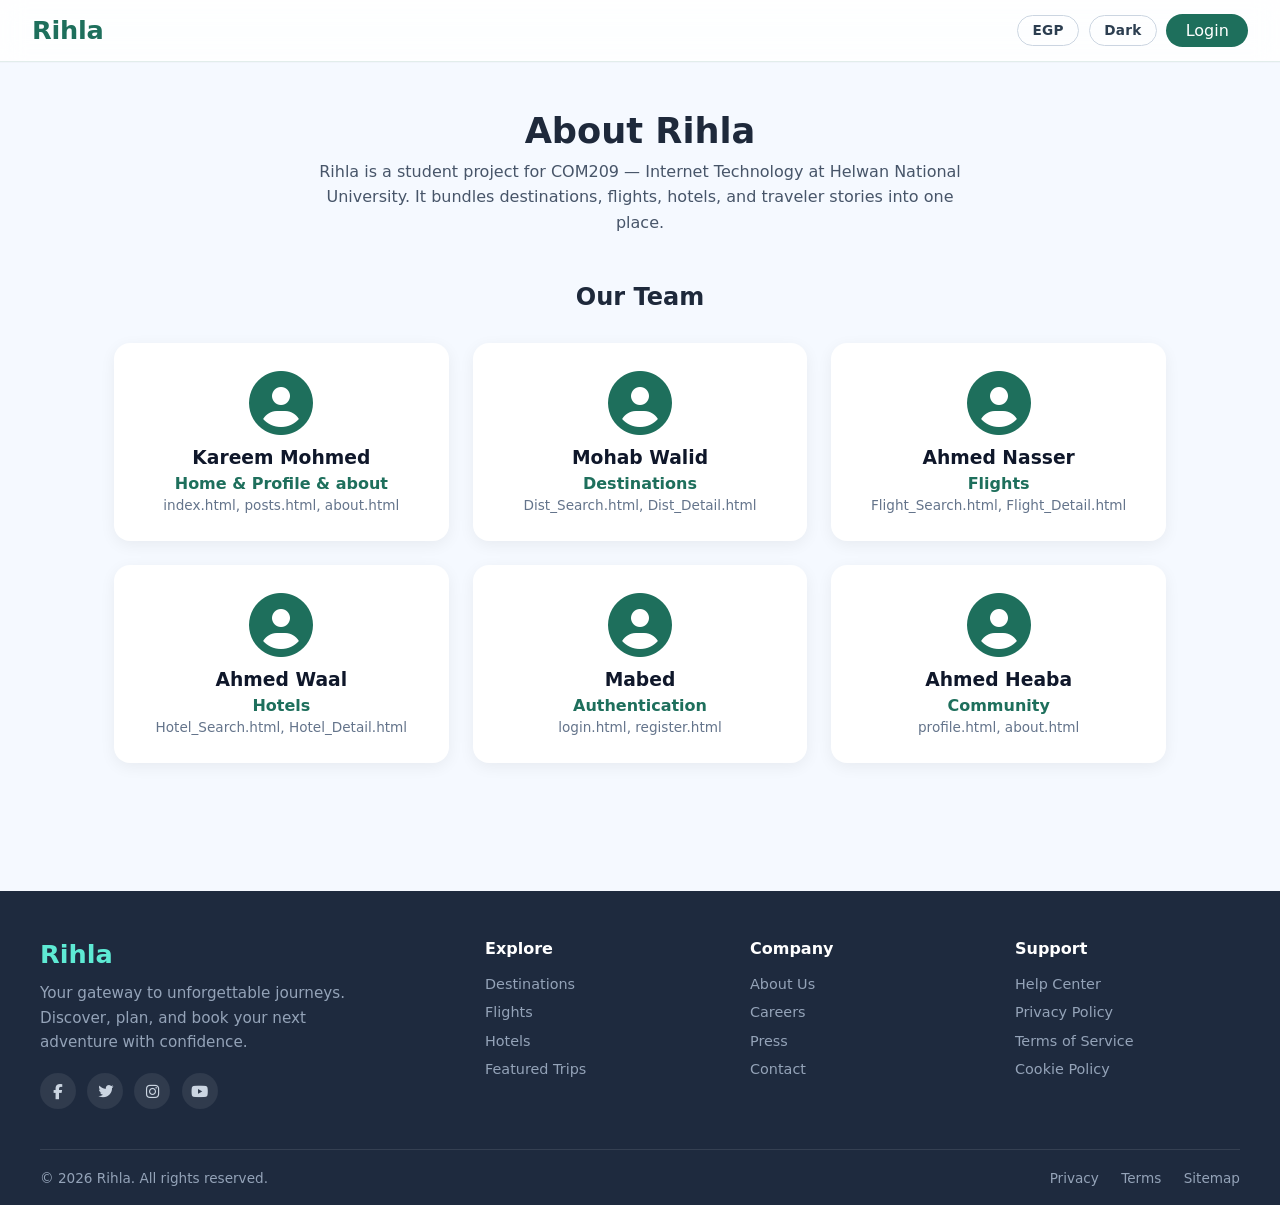
==== about.html @ 5b31ae3e "Full Version" ====
<!DOCTYPE html>
<html lang="en">
<head>
    <meta charset="UTF-8">
    <meta name="viewport" content="width=device-width, initial-scale=1.0">
    <title>About - Rihla</title>
    <link rel="stylesheet" href="MainLayout/style.css">
    <link rel="stylesheet" href="NewLayout/theme.css">
    <link rel="stylesheet" href="https://cdnjs.cloudflare.com/ajax/libs/font-awesome/6.4.0/css/all.min.css">
</head>
<body>
<nav class="navbar">
        <a href="index.html" class="logo">Rihla</a>
        <div class="nav-links">
            <button id="currencyToggleBtn" class="currency-toggle-btn" type="button" onclick="toggleCurrency()">EGP</button>
            <button id="layoutToggleBtn" class="layout-toggle-btn" type="button" onclick="toggleLayout()">Dark</button>
            <a href="login.html" id="loginNavLink" class="login-link">Login</a>
        </div>
    </nav>

    <section class="about-hero">
        <h1>About Rihla</h1>
        <p>Rihla is a student project for COM209 — Internet Technology at Helwan National University. It bundles destinations, flights, hotels, and traveler stories into one place.</p>
    </section>

    <section class="team-section">
        <h2>Our Team</h2>
        <div class="team-grid">
            <div class="team-card">
                <i class="fas fa-user-circle"></i>
                <h3>Kareem Mohmed</h3>
                <p class="team-role">Home & Profile & about</p>
                <p class="team-pages">index.html, posts.html, about.html</p>
            </div>
            <div class="team-card">
                <i class="fas fa-user-circle"></i>
                <h3>Mohab Walid</h3>
                <p class="team-role">Destinations</p>
                <p class="team-pages">Dist_Search.html, Dist_Detail.html</p>
            </div>
            <div class="team-card">
                <i class="fas fa-user-circle"></i>
                <h3>Ahmed Nasser</h3>
                <p class="team-role">Flights</p>
                <p class="team-pages">Flight_Search.html, Flight_Detail.html</p>
            </div>
            <div class="team-card">
                <i class="fas fa-user-circle"></i>
                <h3>Ahmed Waal</h3>
                <p class="team-role">Hotels</p>
                <p class="team-pages">Hotel_Search.html, Hotel_Detail.html</p>
            </div>
            <div class="team-card">
                <i class="fas fa-user-circle"></i>
                <h3>Mabed</h3>
                <p class="team-role">Authentication</p>
                <p class="team-pages">login.html, register.html</p>
            </div>
            <div class="team-card">
                <i class="fas fa-user-circle"></i>
                <h3>Ahmed Heaba</h3>
                <p class="team-role">Community</p>
                <p class="team-pages">profile.html, about.html</p>
            </div>
        </div>
    </section>

    <footer class="site-footer">
        <div class="footer-main">
            <div class="footer-brand">
                <a href="index.html" class="footer-logo">Rihla</a>
                <p class="footer-tagline">Your gateway to unforgettable journeys. Discover, plan, and book your next adventure with confidence.</p>
                <div class="footer-social">
                    <a href="#" aria-label="Facebook"><i class="fab fa-facebook-f"></i></a>
                    <a href="#" aria-label="Twitter"><i class="fab fa-twitter"></i></a>
                    <a href="#" aria-label="Instagram"><i class="fab fa-instagram"></i></a>
                    <a href="#" aria-label="YouTube"><i class="fab fa-youtube"></i></a>
                </div>
            </div>
            <div class="footer-col">
                <h4>Explore</h4>
                <ul>
                    <li><a href="Dist_Search.html">Destinations</a></li>
                    <li><a href="Flight_Search.html">Flights</a></li>
                    <li><a href="Hotel_Search.html">Hotels</a></li>
                    <li><a href="index.html">Featured Trips</a></li>
                </ul>
            </div>
            <div class="footer-col">
                <h4>Company</h4>
                <ul>
                    <li><a href="about.html">About Us</a></li>
                    <li><a href="#">Careers</a></li>
                    <li><a href="#">Press</a></li>
                    <li><a href="#" onclick="toggleFeedback(); return false;">Contact</a></li>
                </ul>
            </div>
            <div class="footer-col">
                <h4>Support</h4>
                <ul>
                    <li><a href="#">Help Center</a></li>
                    <li><a href="#">Privacy Policy</a></li>
                    <li><a href="#">Terms of Service</a></li>
                    <li><a href="#">Cookie Policy</a></li>
                </ul>
            </div>
        </div>
        <div class="footer-bottom">
            <p>&copy; 2026 Rihla. All rights reserved.</p>
            <p class="footer-bottom-links">
                <a href="#">Privacy</a>
                <a href="#">Terms</a>
                <a href="#">Sitemap</a>
            </p>
        </div>
    </footer>

    <script src="js/common.js"></script>
</body>
</html>
---- MainLayout/style.css ----
/* style.css - Global Styles & Shared Components (used across pages) */

* {
    margin: 0;
    padding: 0;
    box-sizing: border-box;
    font-family: system-ui, 'Segoe UI', sans-serif;
}

body {
    background: #f5f9ff;
    color: #1e2a3e;
}

/* ============================================
   NAVBAR (used everywhere)
   Modern sticky bar with three groups: logo / center links / actions.
   ============================================ */
.navbar {
    background: rgba(255, 255, 255, 0.85);
    -webkit-backdrop-filter: saturate(180%) blur(12px);
    backdrop-filter: saturate(180%) blur(12px);
    padding: 0.85rem 2rem;
    display: flex;
    justify-content: space-between;
    align-items: center;
    flex-wrap: wrap;
    gap: 1rem;
    border-bottom: 1px solid rgba(30, 111, 92, 0.12);
    box-shadow: 0 1px 0 rgba(0, 0, 0, 0.02);
    position: sticky;
    top: 0;
    z-index: 100;
}
.logo {
    font-size: 1.6rem;
    font-weight: bold;
    color: #1e6f5c;
    text-decoration: none;
    letter-spacing: -0.01em;
}

/* Right group: actions (currency / theme / login / logout) */
.nav-links {
    display: flex;
    gap: 0.6rem;
    align-items: center;
}
.nav-links a {
    text-decoration: none;
    color: #2c3e50;
    font-weight: 500;
}
.nav-links a:hover {
    color: #1e6f5c;
}
.login-link {
    background: #1e6f5c;
    color: white !important;
    padding: 0.45rem 1.2rem;
    border-radius: 999px;
    transition: background 0.2s, transform 0.2s;
}
.login-link:hover {
    background: #155a4a;
    transform: translateY(-1px);
}
.username-display {
    background: #e0f2e9;
    padding: 0.4rem 1rem;
    border-radius: 999px;
    color: #1e6f5c;
    font-weight: bold;
}
.logout-btn {
    background: #dc2626;
    color: white !important;
    padding: 0.45rem 1.2rem;
    border-radius: 999px;
    border: none;
    cursor: pointer;
    font-weight: 500;
    font-size: 0.95rem;
    text-decoration: none;
    transition: background 0.2s, transform 0.2s;
}
.logout-btn:hover {
    background: #b91c1c;
    transform: translateY(-1px);
}

/* shared pill-button look for the small toggles (theme + currency) */
.layout-toggle-btn,
.currency-toggle-btn {
    background: transparent;
    border: 1px solid #cbd5e1;
    color: #2c3e50;
    padding: 0.4rem 0.9rem;
    border-radius: 999px;
    cursor: pointer;
    font-size: 0.85rem;
    font-weight: 600;
    letter-spacing: 0.02em;
    display: inline-flex;
    align-items: center;
    gap: 0.4rem;
    min-width: 56px;
    justify-content: center;
    transition: background 0.2s, color 0.2s, border-color 0.2s, transform 0.2s;
}
.layout-toggle-btn:hover,
.currency-toggle-btn:hover {
    background: #1e6f5c;
    color: white;
    border-color: #1e6f5c;
    transform: translateY(-1px);
}

/* ============================================
   FOOTER (used on every page)
   ============================================ */
.site-footer {
    background: #1e2a3e;
    color: #cbd5e1;
    margin-top: 4rem;
    padding: 3rem 2rem 0;
    text-align: left;
}
.footer-main {
    max-width: 1200px;
    margin: 0 auto;
    display: grid;
    grid-template-columns: 1.8fr 1fr 1fr 1fr;
    gap: 2.5rem;
    padding-bottom: 2.5rem;
    border-bottom: 1px solid rgba(255, 255, 255, 0.1);
}
.footer-brand .footer-logo {
    font-size: 1.6rem;
    font-weight: bold;
    color: #5eead4;
    text-decoration: none;
    display: inline-block;
    margin-bottom: 0.8rem;
}
.footer-tagline {
    color: #94a3b8;
    font-size: 0.95rem;
    line-height: 1.6;
    margin-bottom: 1.2rem;
    max-width: 320px;
}
.footer-social {
    display: flex;
    gap: 0.7rem;
}
.footer-social a {
    width: 36px;
    height: 36px;
    border-radius: 50%;
    background: rgba(255, 255, 255, 0.08);
    color: #cbd5e1;
    display: inline-flex;
    align-items: center;
    justify-content: center;
    text-decoration: none;
    font-size: 0.95rem;
    transition: background 0.2s, color 0.2s, transform 0.2s;
}
.footer-social a:hover {
    background: #1e6f5c;
    color: white;
    transform: translateY(-2px);
}
.footer-col h4 {
    color: white;
    font-size: 1rem;
    margin-bottom: 1rem;
    font-weight: 600;
}
.footer-col ul {
    list-style: none;
    padding: 0;
    margin: 0;
}
.footer-col li {
    margin-bottom: 0.6rem;
}
.footer-col a {
    color: #94a3b8;
    text-decoration: none;
    font-size: 0.9rem;
    transition: color 0.2s;
}
.footer-col a:hover {
    color: #5eead4;
}
.footer-bottom {
    max-width: 1200px;
    margin: 0 auto;
    padding: 1.2rem 0;
    display: flex;
    justify-content: space-between;
    align-items: center;
    flex-wrap: wrap;
    gap: 1rem;
    font-size: 0.85rem;
    color: #94a3b8;
}
.footer-bottom-links {
    display: flex;
    gap: 1.4rem;
}
.footer-bottom-links a {
    color: #94a3b8;
    text-decoration: none;
}
.footer-bottom-links a:hover {
    color: #5eead4;
}
@media (max-width: 768px) {
    .footer-main {
        grid-template-columns: 1fr 1fr;
    }
    .footer-bottom {
        flex-direction: column;
        text-align: center;
    }
}
@media (max-width: 480px) {
    .footer-main {
        grid-template-columns: 1fr;
        gap: 2rem;
    }
}

/* ============================================
   CUSTOM NOTIFICATIONS
   ============================================ */
.custom-notification {
    position: fixed;
    top: 20px;
    right: 20px;
    background: white;
    padding: 1rem 1.5rem;
    border-radius: 12px;
    box-shadow: 0 4px 20px rgba(0,0,0,0.15);
    z-index: 10000;
    max-width: 350px;
    animation: slideIn 0.3s ease;
}
.custom-notification.success { border-left: 5px solid #22c55e; }
.custom-notification.error   { border-left: 5px solid #ef4444; }
.custom-notification.info    { border-left: 5px solid #3b82f6; }
.custom-notification-content {
    display: flex;
    align-items: center;
    gap: 0.75rem;
}
.custom-notification-icon { font-size: 1.25rem; }
.custom-notification.success .custom-notification-icon { color: #22c55e; }
.custom-notification.error   .custom-notification-icon { color: #ef4444; }
.custom-notification.info    .custom-notification-icon { color: #3b82f6; }
.custom-notification-message {
    flex: 1;
    color: #1e2a3e;
}
.custom-notification-close {
    background: none;
    border: none;
    color: #94a3b8;
    cursor: pointer;
    padding: 0.25rem;
    font-size: 1rem;
}
.custom-notification-close:hover { color: #1e2a3e; }

@keyframes slideIn {
    from { transform: translateX(100%); opacity: 0; }
    to   { transform: translateX(0); opacity: 1; }
}

/* ============================================
   SHARED SEARCH PAGE CHROME
   (search-page-header, search bar, container, sidebar, filters,
   results header, view toggle)
   ============================================ */
.search-page-header {
    text-align: center;
    padding: 3rem 1rem 2rem;
    background: #e6f4f1;
}
.search-page-header h1 {
    font-size: 2.2rem;
    margin-bottom: 1.5rem;
    color: #1e2a3e;
}

/* default text-based search bar (used by Dist & Hotel) */
.search-bar-container {
    display: flex;
    justify-content: center;
    gap: 0.5rem;
    max-width: 600px;
    margin: 0 auto;
}
.search-input {
    flex: 1;
    padding: 0.8rem 1.2rem;
    border: 2px solid #1e6f5c;
    border-radius: 30px;
    font-size: 1rem;
    outline: none;
}
.search-btn {
    background: #1e6f5c;
    color: white;
    border: none;
    padding: 0.8rem 1.5rem;
    border-radius: 30px;
    cursor: pointer;
    font-size: 1rem;
}
.search-btn:hover {
    background: #155a4a;
}

/* page layout - sidebar + results */
.search-page-container {
    display: flex;
    gap: 2rem;
    padding: 2rem;
    max-width: 1400px;
    margin: 0 auto;
}

/* filters sidebar */
.filters-sidebar {
    width: 260px;
    flex-shrink: 0;
    background: white;
    padding: 1.5rem;
    border-radius: 16px;
    box-shadow: 0 2px 8px rgba(0,0,0,0.05);
    height: fit-content;
}
.filters-sidebar h3 {
    margin-bottom: 1.5rem;
    color: #1e6f5c;
    font-size: 1.2rem;
}
.filter-group {
    margin-bottom: 1.5rem;
}
.filter-group label {
    display: block;
    font-weight: 600;
    margin-bottom: 0.6rem;
    color: #2c3e50;
}
.filter-select {
    width: 100%;
    padding: 0.5rem;
    border: 1px solid #cbd5e1;
    border-radius: 8px;
    background: white;
}
.clear-filters-btn {
    width: 100%;
    background: #e0f2e9;
    color: #1e6f5c;
    border: 1px solid #1e6f5c;
    padding: 0.6rem;
    border-radius: 8px;
    cursor: pointer;
    font-weight: 600;
}
.clear-filters-btn:hover {
    background: #1e6f5c;
    color: white;
}

/* results section */
.results-section {
    flex: 1;
}
.results-header {
    display: flex;
    justify-content: space-between;
    align-items: center;
    margin-bottom: 1.5rem;
    flex-wrap: wrap;
    gap: 1rem;
}
.results-header span {
    font-weight: 600;
    color: #475569;
}

/* view toggle (grid/list) */
.view-toggle {
    display: flex;
    gap: 0.5rem;
}
.view-btn {
    background: white;
    border: 1px solid #cbd5e1;
    padding: 0.5rem 1rem;
    border-radius: 8px;
    cursor: pointer;
    display: flex;
    align-items: center;
    gap: 0.4rem;
    font-size: 0.9rem;
    color: #475569;
}
.view-btn.active, .view-btn:hover {
    background: #1e6f5c;
    color: white;
    border-color: #1e6f5c;
}

/* ============================================
   SHARED CARDS - Destination/Hotel grid + list view
   ============================================ */
.destinations-grid {
    display: grid;
    grid-template-columns: repeat(auto-fill, minmax(280px, 1fr));
    gap: 1.8rem;
}
.dest-card {
    background: white;
    border-radius: 16px;
    overflow: hidden;
    box-shadow: 0 4px 12px rgba(0,0,0,0.08);
    cursor: pointer;
    transition: transform 0.2s, box-shadow 0.2s;
    position: relative;
}
.dest-card:hover {
    transform: translateY(-4px);
    box-shadow: 0 8px 25px rgba(0,0,0,0.12);
}
.dest-card-img {
    height: 200px;
    width: 100%;
    object-fit: cover;
}
.dest-card-content {
    padding: 1.2rem;
}
.dest-card-title {
    font-weight: bold;
    font-size: 1.15rem;
    margin-bottom: 0.4rem;
}
.dest-card-meta {
    display: flex;
    justify-content: space-between;
    align-items: center;
    color: #64748b;
    font-size: 0.9rem;
}
.dest-card-rating {
    color: #f59e0b;
}
.dest-card-price {
    font-weight: bold;
    color: #1e6f5c;
}

/* list view variant */
.destinations-list {
    display: flex;
    flex-direction: column;
    gap: 1rem;
}
.destinations-list .dest-card {
    display: flex;
    flex-direction: row;
    align-items: stretch;
}
.destinations-list .dest-card-img {
    width: 240px;
    height: auto;
    flex-shrink: 0;
}
.destinations-list .dest-card-content {
    flex: 1;
    display: flex;
    flex-direction: column;
    justify-content: center;
}

/* ============================================
   SHARED FORMS - checkbox label, form group
   ============================================ */
.form-group {
    display: flex;
    flex-direction: column;
}
.checkbox-label {
    display: flex;
    align-items: center;
    gap: 0.5rem;
    font-weight: normal !important;
    cursor: pointer;
    color: #475569;
}
.checkbox-label input {
    width: auto;
    accent-color: #1e6f5c;
}

/* ============================================
   SHARED DETAIL PAGE CHROME
   (back button, container, info section, booking card,
   booking total, login overlay)
   ============================================ */
.detail-page-container {
    max-width: 1000px;
    margin: 2rem auto;
    padding: 0 1rem;
}
.back-btn {
    display: inline-flex;
    align-items: center;
    gap: 0.5rem;
    color: #1e6f5c;
    text-decoration: none;
    font-weight: 600;
    margin-bottom: 1.5rem;
    cursor: pointer;
}
.back-btn:hover {
    color: #155a4a;
}

/* info section title (with green underline) */
.info-section-title {
    font-size: 1.3rem;
    margin-bottom: 1.5rem;
    color: #1e2a3e;
    border-bottom: 2px solid #1e6f5c;
    padding-bottom: 0.5rem;
    display: inline-block;
}

/* info grid + boxes */
.info-grid {
    display: grid;
    grid-template-columns: repeat(auto-fit, minmax(200px, 1fr));
    gap: 1rem;
    margin-bottom: 2rem;
}
.info-box {
    background: #f8fafc;
    padding: 1.2rem;
    border-radius: 12px;
    border: 1px solid #e2e8f0;
}
.info-box h4 {
    font-size: 0.8rem;
    color: #64748b;
    text-transform: uppercase;
    letter-spacing: 0.05em;
    margin-bottom: 0.5rem;
}
.info-box p {
    font-size: 1.1rem;
    font-weight: 600;
    color: #1e2a3e;
}
.info-box .sub-info {
    font-size: 0.85rem;
    color: #64748b;
    font-weight: normal;
}

/* booking card (green gradient) */
.booking-card {
    background: linear-gradient(135deg, #1e6f5c 0%, #155a4a 100%);
    padding: 2rem;
    border-radius: 16px;
    margin-top: 2rem;
    color: white;
}
.booking-card h3 {
    margin-bottom: 1.5rem;
    font-size: 1.3rem;
}
.booking-form-row {
    display: grid;
    grid-template-columns: repeat(auto-fit, minmax(200px, 1fr));
    gap: 1rem;
    margin-bottom: 1.5rem;
}
.booking-card .form-group label {
    font-size: 0.9rem;
    margin-bottom: 0.5rem;
    opacity: 0.9;
}
.booking-card .form-group input,
.booking-card .form-group select {
    padding: 0.7rem;
    border-radius: 8px;
    border: none;
    font-size: 1rem;
}

/* booking total */
.booking-total {
    display: flex;
    justify-content: space-between;
    align-items: center;
    margin: 1.5rem 0;
    padding-top: 1rem;
    border-top: 1px solid rgba(255,255,255,0.2);
}
.total-label {
    font-size: 1.1rem;
}
.total-amount {
    font-size: 2rem;
    font-weight: bold;
}

/* shared "Book Now" button used by all detail pages
   (replaces .bookdest-btn / .bookhotel-btn / .bookflight-btn) */
.detail-book-btn {
    width: 100%;
    padding: 1rem;
    border-radius: 10px;
    border: none;
    background: white;
    color: #1e6f5c;
    font-size: 1.2rem;
    font-weight: bold;
    cursor: pointer;
    transition: transform 0.2s;
}
.detail-book-btn:hover {
    transform: scale(1.02);
}

/* ============================================
   SHARED COMMENTS COMPONENT
   ============================================ */
.comments-section {
    margin-top: 2rem;
}
.comments-list {
    display: flex;
    flex-direction: column;
    gap: 1rem;
    margin-bottom: 1rem;
    max-height: 300px;
    overflow-y: auto;
}
.comment {
    background: #f8fafc;
    padding: 1rem;
    border-radius: 8px;
    border-left: 3px solid #1e6f5c;
}
.comment-author {
    font-weight: 600;
    color: #1e2a3e;
    margin-bottom: 0.5rem;
}
.comment-text {
    color: #475569;
    line-height: 1.5;
}
.comment-input {
    display: flex;
    gap: 0.5rem;
}
.comment-input input {
    flex: 1;
    padding: 0.8rem;
    border: 1px solid #e2e8f0;
    border-radius: 8px;
    font-size: 1rem;
}
.comment-input button {
    background: #1e6f5c;
    color: white;
    border: none;
    padding: 0.8rem 1.2rem;
    border-radius: 8px;
    cursor: pointer;
    transition: background 0.2s;
}
.comment-input button:hover {
    background: #155a4a;
}

/* ============================================
   SHARED LOGIN OVERLAY (used on detail pages)
   ============================================ */
.login-overlay {
    display: none;
    position: fixed;
    top: 0;
    left: 0;
    right: 0;
    bottom: 0;
    background: rgba(0, 0, 0, 0.7);
    z-index: 1000;
    align-items: center;
    justify-content: center;
}
.login-overlay.active {
    display: flex;
}
.login-overlay-content {
    background: white;
    padding: 3rem 2rem;
    border-radius: 20px;
    text-align: center;
    max-width: 400px;
    box-shadow: 0 10px 40px rgba(0,0,0,0.3);
}
.login-overlay-content h2 {
    color: #1e2a3e;
    margin-bottom: 1rem;
    font-size: 1.8rem;
}
.login-overlay-content p {
    color: #64748b;
    margin-bottom: 2rem;
    font-size: 1.05rem;
}
.btn-group {
    display: flex;
    gap: 1rem;
}
.btn-group button {
    flex: 1;
    padding: 0.8rem 1.5rem;
    border-radius: 8px;
    border: none;
    font-weight: 600;
    cursor: pointer;
    transition: all 0.2s;
    font-size: 1rem;
}
.btn-login {
    background: #1e6f5c;
    color: white;
}
.btn-login:hover {
    background: #155a4a;
}
.btn-close {
    background: #e2e8f0;
    color: #475569;
}
.btn-close:hover {
    background: #cbd5e1;
}

/* ============================================
   GLOBAL RESPONSIVE
   ============================================ */
@media (max-width: 1024px) {
    .search-page-container {
        flex-direction: column;
    }
    .filters-sidebar {
        width: 100%;
    }
}
@media (max-width: 640px) {
    .navbar {
        padding: 0.7rem 1rem;
        gap: 0.6rem;
    }
    .nav-links {
        gap: 0.4rem;
    }
    .layout-toggle-btn,
    .currency-toggle-btn {
        padding: 0.35rem 0.7rem;
        min-width: 48px;
        font-size: 0.8rem;
    }
    .login-link,
    .logout-btn {
        padding: 0.4rem 0.9rem;
        font-size: 0.9rem;
    }
    .destinations-list .dest-card {
        flex-direction: column;
    }
    .destinations-list .dest-card-img {
        width: 100%;
        height: 200px;
    }
    .results-header {
        flex-direction: column;
        align-items: flex-start;
    }
    .booking-form-row {
        grid-template-columns: 1fr;
    }
}

/* ============================================
   LIVE CHAT POPOUT (used on every page that calls injectChat())
   ============================================ */
.chat-toggle {
    position: fixed;
    bottom: 1.5rem;
    right: 1.5rem;
    width: 56px;
    height: 56px;
    border-radius: 50%;
    background: #1e6f5c;
    color: white;
    border: none;
    cursor: pointer;
    font-size: 1.4rem;
    box-shadow: 0 6px 20px rgba(30, 111, 92, 0.35);
    transition: transform 0.2s, box-shadow 0.2s;
    z-index: 1000;
}
.chat-toggle:hover {
    transform: translateY(-3px);
    box-shadow: 0 10px 28px rgba(30, 111, 92, 0.5);
}
.chat-panel {
    position: fixed;
    bottom: 5.5rem;
    right: 1.5rem;
    width: 340px;
    max-width: calc(100vw - 2rem);
    height: 480px;
    max-height: calc(100vh - 8rem);
    background: white;
    border-radius: 16px;
    box-shadow: 0 12px 40px rgba(0, 0, 0, 0.18);
    flex-direction: column;
    overflow: hidden;
    z-index: 1000;
}
.chat-header {
    background: #1e6f5c;
    color: white;
    padding: 0.9rem 1.2rem;
    display: flex;
    justify-content: space-between;
    align-items: center;
    font-weight: 600;
}
.chat-header span i {
    margin-right: 0.5rem;
}
.chat-close {
    background: none;
    border: none;
    color: white;
    cursor: pointer;
    font-size: 1rem;
    padding: 0.25rem;
}
.chat-messages {
    flex: 1;
    padding: 1rem 1.2rem;
    overflow-y: auto;
    background: #f5f9fb;
    display: flex;
    flex-direction: column;
    gap: 0.6rem;
}
.chat-bubble {
    max-width: 80%;
    padding: 0.6rem 0.9rem;
    border-radius: 14px;
    font-size: 0.92rem;
    line-height: 1.4;
    word-break: break-word;
}
.chat-bubble.user {
    align-self: flex-end;
    background: #1e6f5c;
    color: white;
    border-bottom-right-radius: 4px;
}
.chat-input-row {
    display: flex;
    align-items: center;
    padding: 0.6rem 0.8rem;
    gap: 0.5rem;
    border-top: 1px solid #e2e8f0;
    background: white;
}
.chat-input-row input {
    flex: 1;
    padding: 0.6rem 0.9rem;
    border: 1px solid #e2e8f0;
    border-radius: 999px;
    outline: none;
    font-size: 0.9rem;
}
.chat-input-row input:focus {
    border-color: #1e6f5c;
}
.chat-input-row button {
    background: #1e6f5c;
    color: white;
    border: none;
    width: 40px;
    height: 40px;
    border-radius: 50%;
    cursor: pointer;
    transition: background 0.2s;
}
.chat-input-row button:hover {
    background: #155a4a;
}

/* ============================================
   FEEDBACK / COMPLAINTS POPUP
   ============================================ */
.feedback-modal {
    position: fixed;
    inset: 0;
    background: rgba(15, 23, 42, 0.55);
    display: none;
    align-items: center;
    justify-content: center;
    z-index: 1001;
    padding: 1rem;
}
.feedback-card {
    background: white;
    border-radius: 16px;
    width: 100%;
    max-width: 620px;
    max-height: 90vh;
    overflow-y: auto;
    box-shadow: 0 20px 60px rgba(0, 0, 0, 0.3);
}
.feedback-header {
    background: #c2410c;
    color: white;
    padding: 1rem 1.4rem;
    display: flex;
    justify-content: space-between;
    align-items: center;
    font-weight: 600;
    border-radius: 16px 16px 0 0;
}
.feedback-header span i {
    margin-right: 0.5rem;
}
.feedback-close {
    background: none;
    border: none;
    color: white;
    cursor: pointer;
    font-size: 1rem;
}
.feedback-form {
    padding: 1.2rem 1.4rem 0.5rem;
    display: flex;
    flex-direction: column;
    gap: 0.7rem;
}
.feedback-row {
    display: flex;
    gap: 0.7rem;
}
.feedback-row input {
    flex: 1;
}
.feedback-form input,
.feedback-form select,
.feedback-form textarea {
    padding: 0.55rem 0.8rem;
    border: 1px solid #cbd5e1;
    border-radius: 8px;
    font-size: 0.95rem;
    font-family: inherit;
    width: 100%;
}
.feedback-form input:focus,
.feedback-form select:focus,
.feedback-form textarea:focus {
    outline: none;
    border-color: #c2410c;
}
.feedback-submit {
    background: #c2410c;
    color: white;
    border: none;
    padding: 0.6rem 1.2rem;
    border-radius: 999px;
    font-weight: 600;
    cursor: pointer;
    align-self: flex-end;
}
.feedback-submit:hover {
    background: #9a330a;
}
.feedback-form .feedback-submit {
    margin: 0.5rem 0 1rem;
}

/* ============================================
   ABOUT / TEAM PAGE
   ============================================ */
.about-hero {
    text-align: center;
    padding: 3rem 1.5rem 1rem;
    max-width: 720px;
    margin: 0 auto;
}
.about-hero h1 {
    font-size: 2.2rem;
    color: #1e293b;
    margin: 0 0 0.5rem;
}
.about-hero p {
    color: #475569;
    line-height: 1.6;
}
.team-section {
    max-width: 1100px;
    margin: 0 auto;
    padding: 2rem 1.5rem 4rem;
}
.team-section h2 {
    text-align: center;
    color: #1e293b;
    margin-bottom: 2rem;
}
.team-grid {
    display: grid;
    grid-template-columns: repeat(3, 1fr);
    gap: 1.5rem;
}
.team-card {
    background: #ffffff;
    border-radius: 16px;
    padding: 1.75rem 1.25rem;
    text-align: center;
    box-shadow: 0 4px 16px rgba(0, 0, 0, 0.06);
}
.team-card i {
    font-size: 4rem;
    color: #1e6f5c;
    margin-bottom: 0.75rem;
}
.team-card h3 {
    margin: 0 0 0.35rem;
    color: #0f172a;
}
.team-role {
    color: #1e6f5c;
    font-weight: 600;
    margin: 0 0 0.25rem;
}
.team-pages {
    color: #64748b;
    font-size: 0.85rem;
    margin: 0;
}
@media (max-width: 800px) {
    .team-grid { grid-template-columns: repeat(2, 1fr); }
}
@media (max-width: 500px) {
    .team-grid { grid-template-columns: 1fr; }
}

/* Audio on about page + video on destination detail */
.about-audio {
    margin-top: 1.5rem;
    width: 100%;
    max-width: 420px;
}
.dest-video-section {
    padding: 0 2rem;
    margin-bottom: 2rem;
}
.dest-video {
    width: 100%;
    max-height: 420px;
    border-radius: 12px;
    background: #000;
}
---- NewLayout/theme.css ----
/* NewLayout/theme.css
   Global dark theme overrides. Loaded on every page when the new layout is
   active. These rules come AFTER the MainLayout link tags so they override.
   We never edit MainLayout/* — every rule is scoped under .layout-new which
   is added to <html> by the pre-paint inline script and to <body> by JS. */

/* ============================================
   GLOBAL SURFACES
   ============================================ */
html.layout-new,
.layout-new body {
    background: #0f172a;
    color: #e2e8f0;
}

/* ============================================
   NAVBAR (dark)
   Mirrors the modern bar from MainLayout/style.css with dark surfaces.
   ============================================ */
.layout-new .navbar {
    background: rgba(17, 24, 39, 0.78);
    -webkit-backdrop-filter: saturate(180%) blur(14px);
    backdrop-filter: saturate(180%) blur(14px);
    box-shadow: 0 2px 12px rgba(0, 0, 0, 0.6);
    border-bottom: 1px solid #1f2937;
}
.layout-new .logo {
    color: #5eead4;
}
.layout-new .nav-links a {
    color: #e2e8f0;
}
.layout-new .nav-links a:hover {
    color: #5eead4;
}
.layout-new .login-link {
    background: #14b8a6;
    color: #0f172a !important;
}
.layout-new .login-link:hover {
    background: #5eead4;
}
.layout-new .username-display {
    background: #134e4a;
    color: #5eead4;
}
.layout-new .logout-btn {
    background: #b91c1c;
}
.layout-new .logout-btn:hover {
    background: #7f1d1d;
}

/* dark variant for the small pill toggles (theme + currency) */
.layout-new .layout-toggle-btn,
.layout-new .currency-toggle-btn {
    border-color: #5eead4;
    color: #5eead4;
}
.layout-new .layout-toggle-btn:hover,
.layout-new .currency-toggle-btn:hover {
    background: #14b8a6;
    color: #0f172a;
    border-color: #14b8a6;
}

/* ============================================
   SHARED CARDS / SURFACES
   ============================================ */
.layout-new .dest-card,
.layout-new .post,
.layout-new .card,
.layout-new .auth-card,
.layout-new .filters-sidebar,
.layout-new .modal-content,
.layout-new .dest-detail-card,
.layout-new .hotel-detail-card,
.layout-new .flight-detail-card,
.layout-new .profile-card {
    background: #1e293b;
    color: #e2e8f0;
    box-shadow: 0 4px 18px rgba(0, 0, 0, 0.5);
}
.layout-new .profile-card h2 {
    color: #f1f5f9;
}
.layout-new .profile-email {
    color: #94a3b8;
}
.layout-new .profile-info {
    background: #0f172a;
    border-color: #334155;
}
.layout-new .profile-info-row {
    color: #e2e8f0;
}
.layout-new .profile-info-label {
    color: #94a3b8;
}
.layout-new .profile-info-label i,
.layout-new .profile-avatar {
    color: #5eead4;
}
.layout-new .profile-action-btn {
    background: #0f172a;
    border-color: #334155;
    color: #e2e8f0;
}
.layout-new .profile-action-btn:hover {
    background: #1e293b;
}
.layout-new .profile-action-btn.primary {
    background: #5eead4;
    border-color: #5eead4;
    color: #0f172a;
}
.layout-new .profile-action-btn.primary:hover {
    background: #2dd4bf;
}
.layout-new .back-btn {
    color: #5eead4;
}
.layout-new .dest-card-title,
.layout-new .post-title,
.layout-new .card h2,
.layout-new .auth-card h2 {
    color: #f1f5f9;
}
.layout-new .dest-card-meta {
    color: #94a3b8;
}
.layout-new .dest-card-price {
    color: #5eead4;
}

/* ============================================
   SEARCH PAGE HEADER (banner above results)
   ============================================ */
.layout-new .search-page-header {
    background: linear-gradient(135deg, #134e4a 0%, #0f172a 100%);
}
.layout-new .search-page-header h1 {
    color: #f1f5f9;
}
.layout-new .search-input {
    background: #1e293b;
    color: #e2e8f0;
    border-color: #14b8a6;
}
.layout-new .search-input::placeholder {
    color: #64748b;
}
.layout-new .search-btn {
    background: #14b8a6;
    color: #0f172a;
}
.layout-new .search-btn:hover {
    background: #5eead4;
}

/* ============================================
   FILTERS SIDEBAR
   ============================================ */
.layout-new .filters-sidebar h3 {
    color: #5eead4;
}
.layout-new .filter-group label {
    color: #cbd5e1;
}
.layout-new .filter-select {
    background: #0f172a;
    color: #e2e8f0;
    border-color: #334155;
}
.layout-new .clear-filters-btn {
    background: #134e4a;
    color: #5eead4;
    border-color: #14b8a6;
}
.layout-new .clear-filters-btn:hover {
    background: #14b8a6;
    color: #0f172a;
}
.layout-new .checkbox-label {
    color: #cbd5e1;
}

/* ============================================
   RESULTS / VIEW TOGGLE
   ============================================ */
.layout-new .results-header span {
    color: #cbd5e1;
}
.layout-new .view-btn {
    background: #1e293b;
    color: #cbd5e1;
    border-color: #334155;
}
.layout-new .view-btn.active,
.layout-new .view-btn:hover {
    background: #14b8a6;
    color: #0f172a;
    border-color: #14b8a6;
}

/* ============================================
   DETAIL PAGE CHROME
   ============================================ */
.layout-new .back-btn {
    color: #5eead4;
}
.layout-new .back-btn:hover {
    color: #99f6e4;
}
.layout-new .info-section-title {
    color: #f1f5f9;
    border-bottom-color: #14b8a6;
}
.layout-new .info-box {
    background: #0f172a;
    border-color: #334155;
}
.layout-new .info-box h4 {
    color: #94a3b8;
}
.layout-new .info-box p {
    color: #e2e8f0;
}
.layout-new .info-box .sub-info {
    color: #94a3b8;
}

/* booking card stays distinct (gradient) but tweaked */
.layout-new .booking-card {
    background: linear-gradient(135deg, #134e4a 0%, #0f172a 100%);
}
.layout-new .detail-book-btn {
    background: #5eead4;
    color: #0f172a;
}

/* ============================================
   COMMENTS
   ============================================ */
.layout-new .comment {
    background: #0f172a;
    border-left-color: #14b8a6;
}
.layout-new .comment-author {
    color: #5eead4;
}
.layout-new .comment-text {
    color: #cbd5e1;
}
.layout-new .comment-input input {
    background: #0f172a;
    color: #e2e8f0;
    border-color: #334155;
}
.layout-new .comment-input button {
    background: #14b8a6;
    color: #0f172a;
}
.layout-new .comment-input button:hover {
    background: #5eead4;
}

/* ============================================
   FORMS (auth + profile)
   ============================================ */
.layout-new input,
.layout-new textarea,
.layout-new select {
    background: #0f172a;
    color: #e2e8f0;
    border-color: #334155;
}
.layout-new .auth-card label,
.layout-new label {
    color: #cbd5e1;
}
.layout-new .auth-card button,
.layout-new button[id="addPostBtn"] {
    background: #14b8a6;
    color: #0f172a;
}
.layout-new .auth-card button:hover {
    background: #5eead4;
}
.layout-new .auth-card p,
.layout-new .auth-card p a {
    color: #94a3b8;
}
.layout-new .auth-card p a {
    color: #5eead4;
}

/* profile post items */
.layout-new .post-item {
    background: #1e293b;
    color: #e2e8f0;
}
.layout-new .delete-btn {
    background: #b91c1c;
    color: white;
}

/* footer */
.layout-new footer {
    background: #020617;
    color: #94a3b8;
}

/* notifications */
.layout-new .custom-notification {
    background: #1e293b;
    color: #e2e8f0;
    box-shadow: 0 4px 24px rgba(0, 0, 0, 0.7);
}
.layout-new .custom-notification-message {
    color: #e2e8f0;
}

/* login overlay (detail-page modal) */
.layout-new .login-overlay-content {
    background: #1e293b;
    color: #e2e8f0;
}
.layout-new .login-overlay-content h2 {
    color: #f1f5f9;
}
.layout-new .login-overlay-content p {
    color: #94a3b8;
}
.layout-new .btn-login {
    background: #14b8a6;
    color: #0f172a;
}
.layout-new .btn-login:hover {
    background: #5eead4;
}
.layout-new .btn-close {
    background: #334155;
    color: #e2e8f0;
}
.layout-new .btn-close:hover {
    background: #475569;
}

/* live chat popout (dark) */
.layout-new .chat-toggle {
    background: #14b8a6;
    color: #0f172a;
    box-shadow: 0 6px 20px rgba(20, 184, 166, 0.4);
}
.layout-new .chat-toggle:hover {
    box-shadow: 0 10px 28px rgba(20, 184, 166, 0.6);
}
.layout-new .chat-panel {
    background: #1e293b;
    box-shadow: 0 12px 40px rgba(0, 0, 0, 0.6);
}
.layout-new .chat-header {
    background: #14b8a6;
    color: #0f172a;
}
.layout-new .chat-close {
    color: #0f172a;
}
.layout-new .chat-messages {
    background: #0f172a;
}
.layout-new .chat-bubble.user {
    background: #14b8a6;
    color: #0f172a;
}
.layout-new .chat-input-row {
    background: #1e293b;
    border-top-color: #334155;
}
.layout-new .chat-input-row input {
    background: #0f172a;
    border-color: #334155;
    color: #e2e8f0;
}
.layout-new .chat-input-row input::placeholder {
    color: #64748b;
}
.layout-new .chat-input-row input:focus {
    border-color: #5eead4;
}
.layout-new .chat-input-row button {
    background: #14b8a6;
    color: #0f172a;
}
.layout-new .chat-input-row button:hover {
    background: #5eead4;
}

/* Feedback popup — dark variants */
.layout-new .feedback-card {
    background: #1e293b;
    color: #e2e8f0;
}
.layout-new .feedback-form input,
.layout-new .feedback-form select,
.layout-new .feedback-form textarea {
    background: #0f172a;
    border-color: #334155;
    color: #e2e8f0;
}
.layout-new .feedback-form input::placeholder,
.layout-new .feedback-form textarea::placeholder {
    color: #64748b;
}

/* About / team page — dark variants */
.layout-new .about-hero h1,
.layout-new .team-section h2 {
    color: #f1f5f9;
}
.layout-new .about-hero p {
    color: #cbd5e1;
}
.layout-new .team-card {
    background: #1e293b;
    box-shadow: 0 4px 18px rgba(0, 0, 0, 0.5);
}
.layout-new .team-card i {
    color: #5eead4;
}
.layout-new .team-card h3 {
    color: #f1f5f9;
}
.layout-new .team-role {
    color: #5eead4;
}
.layout-new .team-pages {
    color: #94a3b8;
}
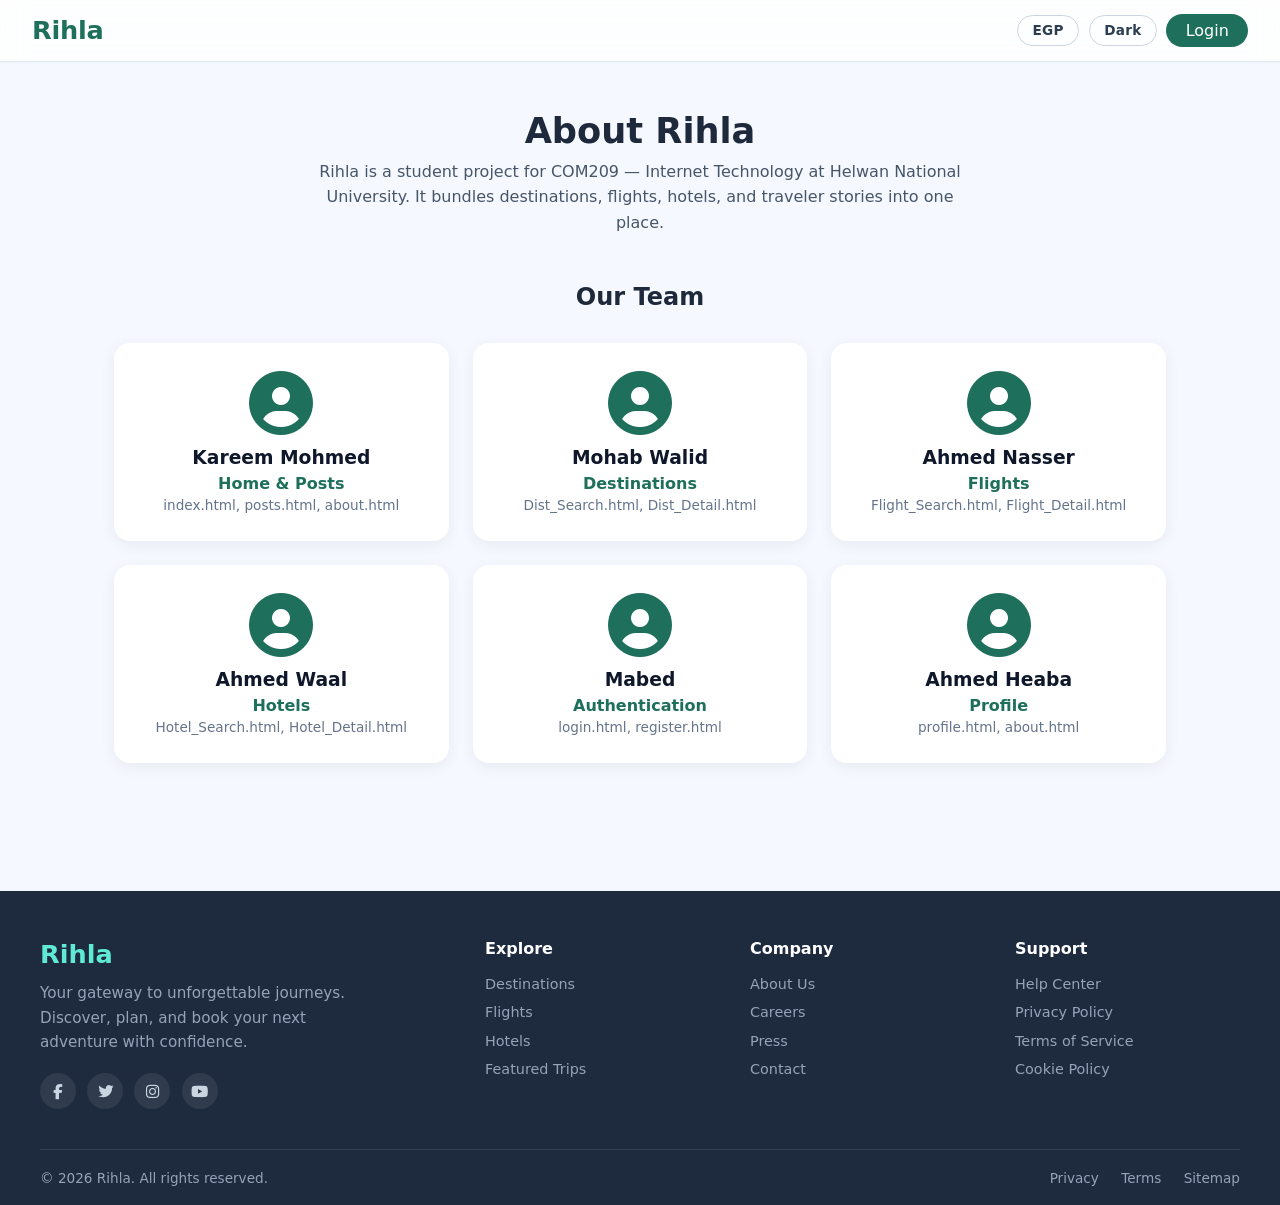
==== commit bba45cf5: "last updated" ====
--- a/about.html
+++ b/about.html
@@ -29,7 +29,7 @@
             <div class="team-card">
                 <i class="fas fa-user-circle"></i>
                 <h3>Kareem Mohmed</h3>
-                <p class="team-role">Home & Profile & about</p>
+                <p class="team-role">Home & Posts</p>
                 <p class="team-pages">index.html, posts.html, about.html</p>
             </div>
             <div class="team-card">
@@ -59,7 +59,7 @@
             <div class="team-card">
                 <i class="fas fa-user-circle"></i>
                 <h3>Ahmed Heaba</h3>
-                <p class="team-role">Community</p>
+                <p class="team-role">Profile</p>
                 <p class="team-pages">profile.html, about.html</p>
             </div>
         </div>
--- a/MainLayout/style.css
+++ b/MainLayout/style.css
@@ -831,6 +831,7 @@
     box-shadow: 0 10px 28px rgba(30, 111, 92, 0.5);
 }
 .chat-panel {
+    display: none;
     position: fixed;
     bottom: 5.5rem;
     right: 1.5rem;
@@ -845,6 +846,9 @@
     overflow: hidden;
     z-index: 1000;
 }
+.chat-panel.open {
+    display: flex;
+}
 .chat-header {
     background: #1e6f5c;
     color: white;
@@ -925,14 +929,17 @@
    FEEDBACK / COMPLAINTS POPUP
    ============================================ */
 .feedback-modal {
+    display: none;
     position: fixed;
     inset: 0;
     background: rgba(15, 23, 42, 0.55);
-    display: none;
     align-items: center;
     justify-content: center;
     z-index: 1001;
     padding: 1rem;
+}
+.feedback-modal.open {
+    display: flex;
 }
 .feedback-card {
     background: white;
